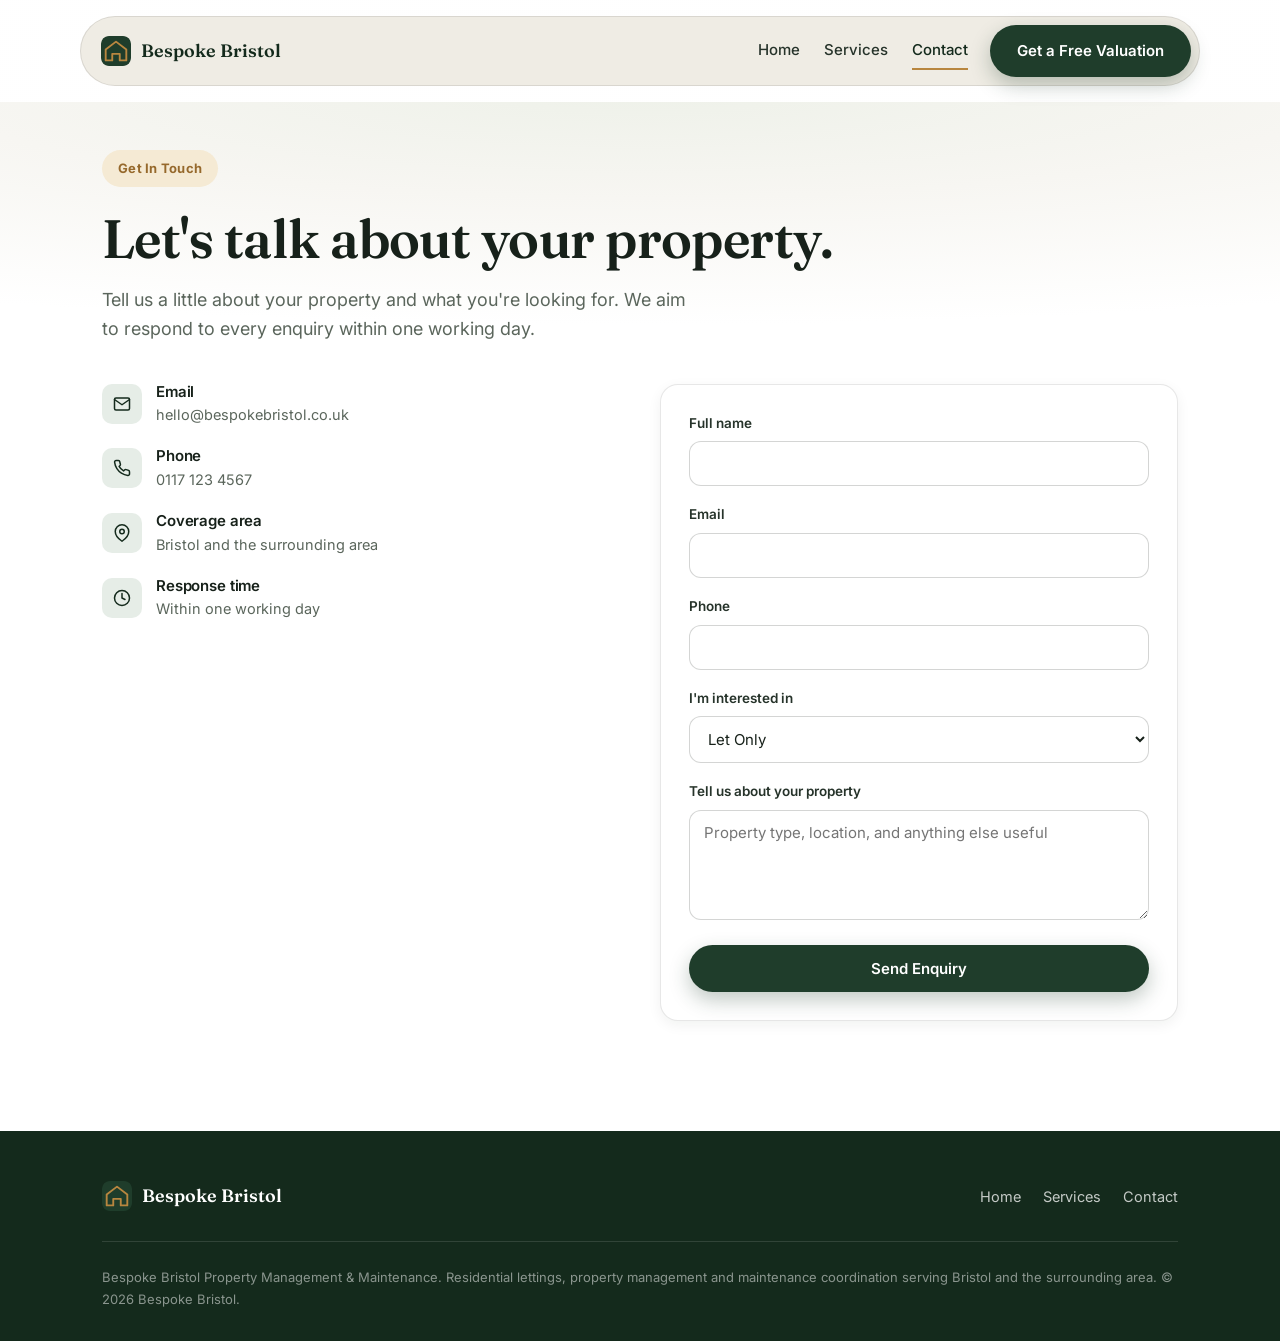
==== contact.html @ 825b0b59 "Initial site: home, services, and contact pages Static HTML/CSS/JS site for Bespoke Bristol Property" ====
<!DOCTYPE html>
<html lang="en">
<head>
  <meta charset="UTF-8" />
  <meta name="viewport" content="width=device-width, initial-scale=1.0" />
  <title>Contact &amp; Free Valuation — Bespoke Bristol Property Management &amp; Maintenance</title>
  <meta name="description" content="Get in touch with Bespoke Bristol Property Management & Maintenance for a free rental valuation or to ask about our services." />
  <link rel="icon" type="image/svg+xml" href="assets/favicon.svg" />
  <link rel="stylesheet" href="assets/styles.css" />
</head>
<body>

  <header class="site-header">
    <div class="container header-inner">
      <a class="brand" href="index.html">
        <img src="assets/favicon.svg" class="brand-mark" alt="Bespoke Bristol logo" />
        <span class="brand-name">Bespoke Bristol</span>
      </a>
      <button class="nav-toggle" aria-label="Toggle navigation" aria-expanded="false">
        <span></span><span></span><span></span>
      </button>
      <nav class="nav">
        <div class="nav-links">
          <a href="index.html">Home</a>
          <a href="services.html">Services</a>
          <a href="contact.html" class="active">Contact</a>
        </div>
        <a href="contact.html" class="btn btn-primary">Get a Free Valuation</a>
      </nav>
    </div>
  </header>

  <main>
    <section class="hero" style="padding-bottom:20px;">
      <div class="container">
        <span class="pill">Get In Touch</span>
        <h1>Let's talk about your property.</h1>
        <p class="sub">Tell us a little about your property and what you're looking for. We aim to respond to every enquiry within one working day.</p>
      </div>
    </section>

    <section class="section" style="padding-top:20px;">
      <div class="container contact-grid">
        <div class="contact-info">
          <div class="contact-row">
            <span class="icon">
              <svg width="18" height="18" viewBox="0 0 24 24" fill="none" stroke="currentColor" stroke-width="2" stroke-linecap="round" stroke-linejoin="round"><rect x="2" y="4" width="20" height="16" rx="2"/><path d="M22 6l-10 7L2 6"/></svg>
            </span>
            <div>
              <h3>Email</h3>
              <p>hello@bespokebristol.co.uk</p>
            </div>
          </div>
          <div class="contact-row">
            <span class="icon">
              <svg width="18" height="18" viewBox="0 0 24 24" fill="none" stroke="currentColor" stroke-width="2" stroke-linecap="round" stroke-linejoin="round"><path d="M22 16.92v3a2 2 0 01-2.18 2 19.79 19.79 0 01-8.63-3.07 19.5 19.5 0 01-6-6 19.79 19.79 0 01-3.07-8.67A2 2 0 014.11 2h3a2 2 0 012 1.72c.127.96.361 1.903.7 2.81a2 2 0 01-.45 2.11L8.09 9.91a16 16 0 006 6l1.27-1.27a2 2 0 012.11-.45c.907.339 1.85.573 2.81.7A2 2 0 0122 16.92z"/></svg>
            </span>
            <div>
              <h3>Phone</h3>
              <p>0117 123 4567</p>
            </div>
          </div>
          <div class="contact-row">
            <span class="icon">
              <svg width="18" height="18" viewBox="0 0 24 24" fill="none" stroke="currentColor" stroke-width="2" stroke-linecap="round" stroke-linejoin="round"><path d="M21 10c0 7-9 13-9 13s-9-6-9-13a9 9 0 0118 0z"/><circle cx="12" cy="10" r="3"/></svg>
            </span>
            <div>
              <h3>Coverage area</h3>
              <p>Bristol and the surrounding area</p>
            </div>
          </div>
          <div class="contact-row">
            <span class="icon">
              <svg width="18" height="18" viewBox="0 0 24 24" fill="none" stroke="currentColor" stroke-width="2" stroke-linecap="round" stroke-linejoin="round"><circle cx="12" cy="12" r="10"/><path d="M12 6v6l4 2"/></svg>
            </span>
            <div>
              <h3>Response time</h3>
              <p>Within one working day</p>
            </div>
          </div>
        </div>

        <div class="card card-pad">
          <form class="contact-form">
            <div class="form-field">
              <label for="name">Full name</label>
              <input type="text" id="name" name="name" required />
            </div>
            <div class="form-field">
              <label for="email">Email</label>
              <input type="email" id="email" name="email" required />
            </div>
            <div class="form-field">
              <label for="phone">Phone</label>
              <input type="tel" id="phone" name="phone" />
            </div>
            <div class="form-field">
              <label for="service">I'm interested in</label>
              <select id="service" name="service">
                <option>Let Only</option>
                <option>Rent Collection</option>
                <option>Full Management</option>
                <option>Not sure — advise me</option>
              </select>
            </div>
            <div class="form-field">
              <label for="message">Tell us about your property</label>
              <textarea id="message" name="message" placeholder="Property type, location, and anything else useful"></textarea>
            </div>
            <button type="submit" class="btn btn-primary btn-block">Send Enquiry</button>
            <p class="form-status muted" style="display:none; margin-top:14px; font-size:14px;"></p>
          </form>
        </div>
      </div>
    </section>
  </main>

  <footer class="site-footer">
    <div class="container">
      <div class="footer-top">
        <a class="brand" href="index.html">
          <img src="assets/favicon.svg" class="brand-mark" alt="Bespoke Bristol logo" />
          <span class="brand-name">Bespoke Bristol</span>
        </a>
        <nav class="footer-nav">
          <a href="index.html">Home</a>
          <a href="services.html">Services</a>
          <a href="contact.html">Contact</a>
        </nav>
      </div>
      <p class="footer-disclaimer">
        Bespoke Bristol Property Management &amp; Maintenance. Residential lettings, property management and maintenance coordination serving Bristol and the surrounding area. &copy; 2026 Bespoke Bristol.
      </p>
    </div>
  </footer>

  <script src="assets/app.js"></script>
</body>
</html>
---- assets/styles.css ----
/* Bespoke Bristol Property Management & Maintenance — shared design system */
@import url('https://fonts.googleapis.com/css2?family=Fraunces:wght@500;600;700&family=Inter:wght@400;500;600;700;800&display=swap');

:root {
  --white: #ffffff;
  --page: #f7f6f2;
  --mist: #efece4;
  --line: rgba(20, 26, 20, 0.10);
  --line-strong: rgba(20, 26, 20, 0.18);

  --ink: #17211a;
  --charcoal: #26332a;
  --slate: #5b665c;
  --mid-grey: #8b9488;

  --green: #1f3d2b;
  --green-dark: #142a1c;
  --green-soft: #e6ede7;
  --gold: #b8863f;
  --gold-dark: #96692c;
  --gold-soft: #f5ead4;

  --hero-bg: radial-gradient(120% 90% at 50% -5%, #eef1e9 0%, #f7f6f2 46%, #ffffff 100%);

  --radius-sm: 12px;
  --radius: 18px;
  --radius-lg: 24px;
  --pill: 100px;
  --maxw: 1120px;
  --shadow-sm: 0 4px 14px rgba(20, 30, 20, 0.06);
  --shadow: 0 14px 38px rgba(20, 30, 20, 0.10);
  --shadow-lg: 0 30px 70px rgba(20, 30, 20, 0.18);

  --font: "Inter", -apple-system, BlinkMacSystemFont, "Segoe UI", Roboto, Helvetica, Arial, sans-serif;
  --font-display: "Fraunces", Georgia, "Times New Roman", serif;
}

* { box-sizing: border-box; }
html { scroll-behavior: smooth; }

body {
  margin: 0;
  font-family: var(--font);
  color: var(--ink);
  background: var(--white);
  line-height: 1.6;
  -webkit-font-smoothing: antialiased;
  text-rendering: optimizeLegibility;
}

a { color: inherit; text-decoration: none; }

h1, h2, h3 { font-family: var(--font-display); font-weight: 600; letter-spacing: -0.01em; line-height: 1.1; margin: 0; }
h1 { font-size: clamp(32px, 5vw, 54px); }
h2 { font-size: clamp(24px, 3.4vw, 36px); }
h3 { font-size: 19px; }
p { margin: 0; }

.container { width: 100%; max-width: var(--maxw); margin: 0 auto; padding: 0 22px; }

.muted { color: var(--mid-grey); }
.eyebrow {
  display: inline-block;
  font-size: 13px;
  font-weight: 700;
  letter-spacing: 0.08em;
  text-transform: uppercase;
  color: var(--gold-dark);
}

/* ---------- Buttons ---------- */
.btn {
  display: inline-flex;
  align-items: center;
  gap: 8px;
  font-size: 15px;
  font-weight: 600;
  padding: 13px 26px;
  border-radius: var(--pill);
  border: 1.5px solid transparent;
  cursor: pointer;
  transition: transform 0.12s ease, background 0.18s ease, border-color 0.18s ease, box-shadow 0.18s ease;
  white-space: nowrap;
  font-family: var(--font);
}
.btn:active { transform: translateY(1px); }

.btn-primary { background: var(--green); color: #fff; box-shadow: 0 8px 20px rgba(31, 61, 43, 0.28); }
.btn-primary:hover { background: var(--green-dark); }

.btn-gold { background: var(--gold); color: #fff; box-shadow: 0 8px 20px rgba(184, 134, 63, 0.30); }
.btn-gold:hover { background: var(--gold-dark); }

.btn-ghost { background: var(--white); color: var(--ink); border-color: var(--line-strong); }
.btn-ghost:hover { background: var(--page); border-color: var(--slate); }

.btn-lg { padding: 16px 34px; font-size: 16px; }
.btn-block { width: 100%; justify-content: center; }

/* ---------- Header ---------- */
.site-header {
  position: sticky;
  top: 0;
  z-index: 50;
  padding: 16px 0;
  background: linear-gradient(var(--white), rgba(255,255,255,0));
}
.header-inner {
  position: relative;
  display: flex;
  align-items: center;
  justify-content: space-between;
  gap: 16px;
  background: var(--mist);
  border: 1px solid var(--line);
  border-radius: var(--pill);
  padding: 8px 8px 8px 20px;
}
.brand { display: flex; align-items: center; gap: 10px; font-family: var(--font-display); font-weight: 600; font-size: 18px; color: var(--green-dark); }
.brand-mark { width: 30px; height: 30px; border-radius: 8px; display: block; }
.brand-name { white-space: nowrap; }

.nav { display: flex; align-items: center; gap: 22px; }
.nav-links { display: flex; align-items: center; gap: 24px; }
.nav-links a { font-size: 15px; font-weight: 500; color: var(--charcoal); padding: 6px 0; border-bottom: 2px solid transparent; }
.nav-links a:hover, .nav-links a.active { color: var(--green-dark); border-bottom-color: var(--gold); }

.nav-toggle { display: none; background: none; border: none; cursor: pointer; padding: 10px; }
.nav-toggle span { display: block; width: 20px; height: 2px; background: var(--ink); margin: 4px 0; border-radius: 2px; }

@media (max-width: 860px) {
  .nav-toggle { display: block; }
  .nav {
    position: absolute;
    top: calc(100% + 10px);
    left: 0; right: 0;
    background: var(--white);
    border: 1px solid var(--line);
    border-radius: var(--radius);
    box-shadow: var(--shadow);
    padding: 18px;
    flex-direction: column;
    align-items: stretch;
    gap: 14px;
    display: none;
  }
  .nav.open { display: flex; }
  .nav-links { flex-direction: column; align-items: flex-start; gap: 12px; }
}

/* ---------- Hero ---------- */
.hero { padding: 48px 0 70px; background: var(--hero-bg); }
.pill {
  display: inline-flex; align-items: center; gap: 8px;
  background: var(--gold-soft); color: var(--gold-dark);
  font-size: 13px; font-weight: 700; letter-spacing: 0.02em;
  padding: 8px 16px; border-radius: var(--pill); margin-bottom: 22px;
}
.hero h1 { max-width: 780px; }
.hero .sub { max-width: 600px; font-size: 18px; color: var(--slate); margin-top: 18px; }
.hero-actions { display: flex; flex-wrap: wrap; gap: 14px; margin-top: 30px; }

/* ---------- Sections ---------- */
.section { padding: 70px 0; }
.section-alt { background: var(--page); }
.section-head { max-width: 640px; margin-bottom: 40px; }
.section-head h2 { margin-top: 10px; }
.section-head p { margin-top: 14px; font-size: 16px; color: var(--slate); }
.section-head.center { margin-left: auto; margin-right: auto; text-align: center; }

.grid { display: grid; gap: 22px; }
.grid-2 { grid-template-columns: repeat(2, 1fr); }
.grid-3 { grid-template-columns: repeat(3, 1fr); }
.grid-4 { grid-template-columns: repeat(4, 1fr); }
@media (max-width: 900px) { .grid-3, .grid-4 { grid-template-columns: repeat(2, 1fr); } }
@media (max-width: 620px) { .grid-2, .grid-3, .grid-4 { grid-template-columns: 1fr; } }

.card {
  background: var(--white);
  border: 1px solid var(--line);
  border-radius: var(--radius);
  box-shadow: var(--shadow-sm);
}
.card-pad { padding: 28px; }

.step-n {
  display: inline-flex; align-items: center; justify-content: center;
  width: 34px; height: 34px; border-radius: 50%;
  background: var(--green-soft); color: var(--green-dark);
  font-family: var(--font-display); font-weight: 600; font-size: 15px;
  margin-bottom: 16px;
}

/* ---------- Tier / service cards ---------- */
.tier-card {
  background: var(--white);
  border: 1px solid var(--line);
  border-radius: var(--radius-lg);
  padding: 32px 28px;
  display: flex;
  flex-direction: column;
  box-shadow: var(--shadow-sm);
  position: relative;
}
.tier-card.featured { border-color: var(--gold); box-shadow: var(--shadow); }
.tier-badge {
  position: absolute; top: -13px; left: 28px;
  background: var(--gold); color: #fff;
  font-size: 12px; font-weight: 700; letter-spacing: 0.04em;
  padding: 5px 14px; border-radius: var(--pill);
}
.tier-name { font-family: var(--font-display); font-size: 22px; font-weight: 600; color: var(--green-dark); }
.tier-desc { margin-top: 8px; font-size: 15px; color: var(--slate); }
.tier-list { list-style: none; margin: 22px 0 26px; padding: 0; display: flex; flex-direction: column; gap: 12px; }
.tier-list li { display: flex; gap: 10px; font-size: 14.5px; color: var(--charcoal); }
.tier-list li svg { flex-shrink: 0; margin-top: 2px; color: var(--green); }

/* ---------- Trust strip ---------- */
.trust-strip {
  display: flex; flex-wrap: wrap; gap: 14px;
  justify-content: center;
}
.trust-chip {
  background: var(--white); border: 1px solid var(--line);
  border-radius: var(--pill); padding: 10px 18px;
  font-size: 14px; font-weight: 600; color: var(--charcoal);
  display: flex; align-items: center; gap: 8px;
}
.trust-chip svg { color: var(--gold-dark); }

/* ---------- CTA band ---------- */
.cta-band {
  background: var(--green-dark);
  border-radius: var(--radius-lg);
  padding: 56px 40px;
  text-align: center;
  color: #fff;
}
.cta-band h2 { color: #fff; }
.cta-band p { color: rgba(255,255,255,0.75); margin-top: 12px; max-width: 520px; margin-left: auto; margin-right: auto; }
.cta-band .hero-actions { justify-content: center; margin-top: 28px; }

/* ---------- Contact ---------- */
.contact-grid { display: grid; grid-template-columns: 1fr 1fr; gap: 40px; align-items: start; }
@media (max-width: 800px) { .contact-grid { grid-template-columns: 1fr; } }
.contact-info { display: flex; flex-direction: column; gap: 22px; }
.contact-row { display: flex; gap: 14px; align-items: flex-start; }
.contact-row .icon {
  width: 40px; height: 40px; border-radius: 10px;
  background: var(--green-soft); color: var(--green-dark);
  display: flex; align-items: center; justify-content: center; flex-shrink: 0;
}
.contact-row h3 { font-size: 15px; font-family: var(--font); font-weight: 600; }
.contact-row p { font-size: 14.5px; color: var(--slate); margin-top: 3px; }

.form-field { margin-bottom: 18px; }
.form-field label { display: block; font-size: 13.5px; font-weight: 600; color: var(--charcoal); margin-bottom: 7px; }
.form-field input, .form-field select, .form-field textarea {
  width: 100%; padding: 12px 14px; font-size: 15px; font-family: var(--font);
  border: 1.5px solid var(--line-strong); border-radius: var(--radius-sm);
  background: var(--white); color: var(--ink);
}
.form-field input:focus, .form-field select:focus, .form-field textarea:focus {
  outline: none; border-color: var(--gold);
}
.form-field textarea { resize: vertical; min-height: 110px; }

/* ---------- Table (fees) ---------- */
.fee-table { width: 100%; border-collapse: collapse; font-size: 14.5px; }
.fee-table th, .fee-table td { text-align: left; padding: 14px 16px; border-bottom: 1px solid var(--line); }
.fee-table th { font-size: 12px; letter-spacing: 0.06em; text-transform: uppercase; color: var(--mid-grey); font-weight: 700; }
.fee-table td:first-child { font-weight: 600; color: var(--charcoal); }

/* ---------- Footer ---------- */
.site-footer { background: var(--green-dark); color: rgba(255,255,255,0.7); padding: 50px 0 30px; margin-top: 40px; }
.footer-top { display: flex; flex-wrap: wrap; justify-content: space-between; align-items: center; gap: 20px; padding-bottom: 30px; border-bottom: 1px solid rgba(255,255,255,0.12); }
.site-footer .brand { color: #fff; }
.footer-nav { display: flex; flex-wrap: wrap; gap: 22px; }
.footer-nav a { font-size: 14.5px; color: rgba(255,255,255,0.75); }
.footer-nav a:hover { color: #fff; }
.footer-disclaimer { font-size: 13px; line-height: 1.7; margin-top: 24px; color: rgba(255,255,255,0.5); }
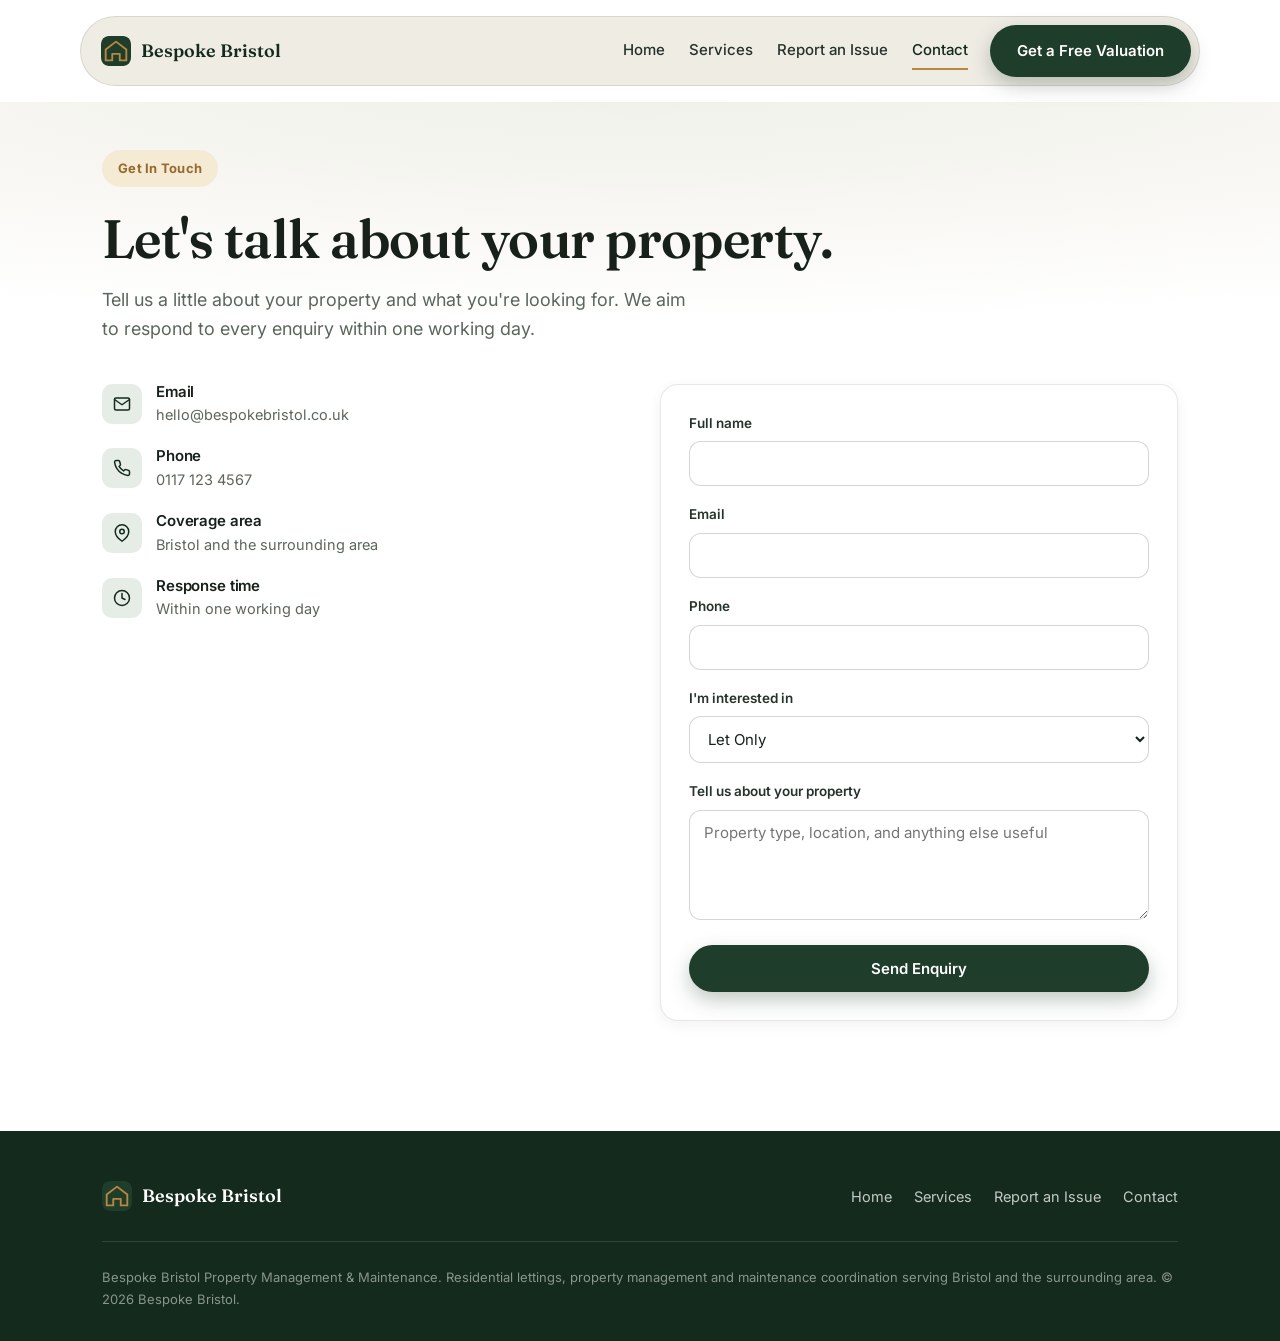
==== commit 3f04c19d: "Add tenant "Report an Issue" page New page for tenants to report maintenance faults, with urgency tr" ====
--- a/contact.html
+++ b/contact.html
@@ -23,6 +23,7 @@
         <div class="nav-links">
           <a href="index.html">Home</a>
           <a href="services.html">Services</a>
+          <a href="report-issue.html">Report an Issue</a>
           <a href="contact.html" class="active">Contact</a>
         </div>
         <a href="contact.html" class="btn btn-primary">Get a Free Valuation</a>
@@ -81,7 +82,7 @@
         </div>
 
         <div class="card card-pad">
-          <form class="contact-form">
+          <form class="contact-form" data-ajax-form data-success-message="Thanks — your enquiry has been noted. We aim to respond within one working day.">
             <div class="form-field">
               <label for="name">Full name</label>
               <input type="text" id="name" name="name" required />
@@ -125,6 +126,7 @@
         <nav class="footer-nav">
           <a href="index.html">Home</a>
           <a href="services.html">Services</a>
+          <a href="report-issue.html">Report an Issue</a>
           <a href="contact.html">Contact</a>
         </nav>
       </div>
--- a/assets/styles.css
+++ b/assets/styles.css
@@ -215,6 +215,47 @@
 .tier-list li { display: flex; gap: 10px; font-size: 14.5px; color: var(--charcoal); }
 .tier-list li svg { flex-shrink: 0; margin-top: 2px; color: var(--green); }
 
+/* ---------- Alert banner (emergency callout) ---------- */
+.alert-banner {
+  display: flex;
+  gap: 16px;
+  align-items: flex-start;
+  background: #fdeceb;
+  border: 1px solid #f0bab1;
+  color: #7a2a20;
+  border-radius: var(--radius);
+  padding: 20px 24px;
+}
+.alert-banner .icon {
+  width: 38px; height: 38px; border-radius: 50%;
+  background: #f7d3cd; color: #b5382a;
+  display: flex; align-items: center; justify-content: center; flex-shrink: 0;
+}
+.alert-banner h3 { font-family: var(--font); font-size: 16px; font-weight: 700; color: #7a2a20; }
+.alert-banner p { margin-top: 6px; font-size: 14.5px; color: #8a3c30; }
+.alert-banner a { font-weight: 700; text-decoration: underline; }
+
+/* ---------- Urgency cards ---------- */
+.urgency-card {
+  border-radius: var(--radius);
+  padding: 26px 24px;
+  border: 1.5px solid var(--line);
+  background: var(--white);
+}
+.urgency-card.emergency { border-color: #e8a79c; background: #fdf3f1; }
+.urgency-card.urgent { border-color: var(--gold); background: var(--gold-soft); }
+.urgency-card.routine { border-color: var(--line-strong); background: var(--green-soft); }
+.urgency-tag {
+  display: inline-block; font-size: 12px; font-weight: 700; letter-spacing: 0.04em;
+  text-transform: uppercase; padding: 4px 12px; border-radius: var(--pill); margin-bottom: 14px;
+}
+.urgency-card.emergency .urgency-tag { background: #b5382a; color: #fff; }
+.urgency-card.urgent .urgency-tag { background: var(--gold); color: #fff; }
+.urgency-card.routine .urgency-tag { background: var(--green); color: #fff; }
+.urgency-card h3 { font-size: 17px; }
+.urgency-card p { margin-top: 10px; font-size: 14px; color: var(--charcoal); }
+.urgency-card .examples { margin-top: 12px; font-size: 13px; color: var(--slate); }
+
 /* ---------- Trust strip ---------- */
 .trust-strip {
   display: flex; flex-wrap: wrap; gap: 14px;
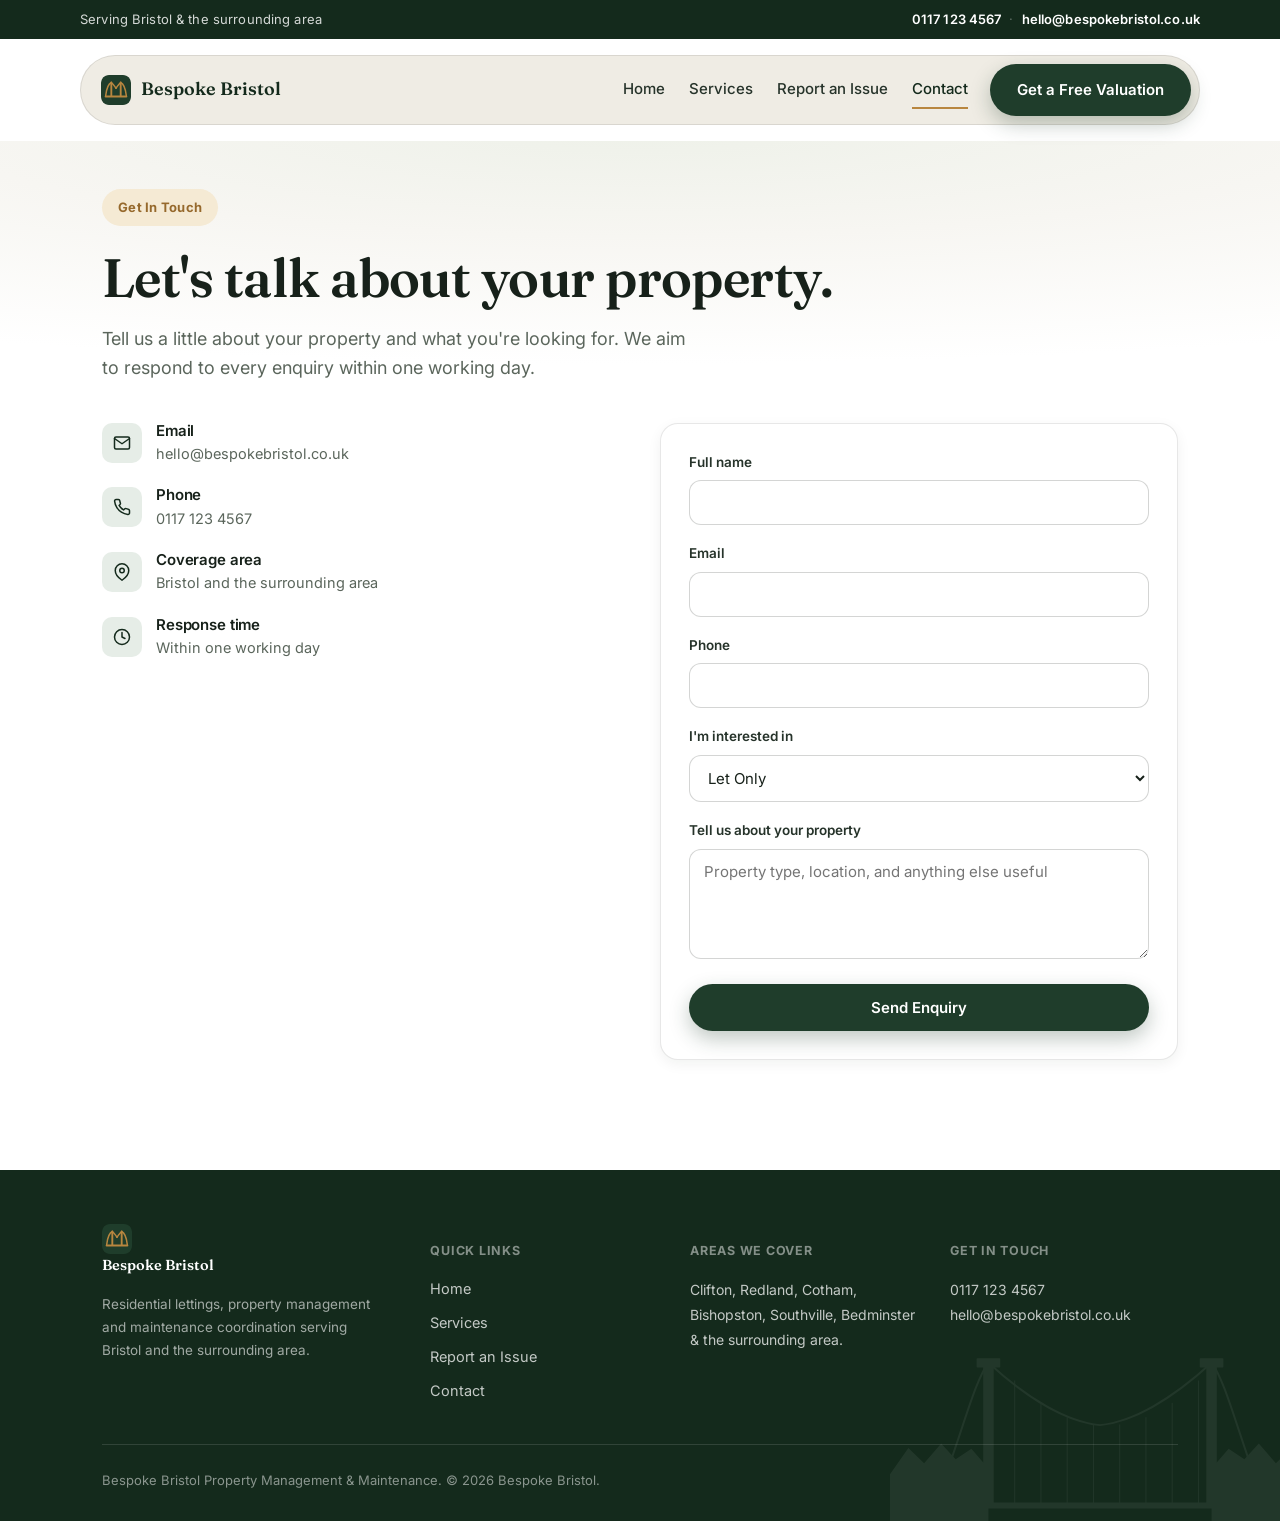
==== commit e926d599: "Redesign for a more professional, Bristol-specific brand Adds a Clifton Suspension Bridge illustrati" ====
--- a/contact.html
+++ b/contact.html
@@ -9,6 +9,13 @@
   <link rel="stylesheet" href="assets/styles.css" />
 </head>
 <body>
+
+  <div class="topbar">
+    <div class="container topbar-inner">
+      <span class="topbar-area">Serving Bristol &amp; the surrounding area</span>
+      <span class="topbar-contact"><a href="tel:01171234567">0117 123 4567</a><span class="sep">·</span><a href="mailto:hello@bespokebristol.co.uk">hello@bespokebristol.co.uk</a></span>
+    </div>
+  </div>
 
   <header class="site-header">
     <div class="container header-inner">
@@ -117,21 +124,55 @@
   </main>
 
   <footer class="site-footer">
+    <div class="footer-watermark" aria-hidden="true">
+      <svg viewBox="0 0 640 360" xmlns="http://www.w3.org/2000/svg">
+        <path d="M0,360 L0,255 L28,215 L52,238 L78,208 L100,232 L124,216 L150,246 L150,360 Z" fill="currentColor"/>
+        <path d="M640,360 L640,255 L612,215 L588,238 L562,208 L540,232 L516,216 L490,246 L490,360 Z" fill="currentColor"/>
+        <path d="M80,270 C110,190 130,110 150,85 C210,140 270,175 320,180 C370,175 430,140 490,85 C510,110 530,190 560,270" fill="none" stroke="currentColor" stroke-width="3"/>
+        <g stroke="currentColor" stroke-width="1.4">
+          <line x1="190" y1="112" x2="190" y2="300"/>
+          <line x1="230" y1="146" x2="230" y2="300"/>
+          <line x1="270" y1="168" x2="270" y2="300"/>
+          <line x1="310" y1="179" x2="310" y2="300"/>
+          <line x1="350" y1="179" x2="350" y2="300"/>
+          <line x1="390" y1="168" x2="390" y2="300"/>
+          <line x1="430" y1="146" x2="430" y2="300"/>
+          <line x1="470" y1="112" x2="470" y2="300"/>
+        </g>
+        <rect x="80" y="298" width="480" height="9" rx="2" fill="currentColor"/>
+        <rect x="142" y="90" width="16" height="210" fill="currentColor"/>
+        <rect x="132" y="78" width="36" height="14" rx="1" fill="currentColor"/>
+        <rect x="482" y="90" width="16" height="210" fill="currentColor"/>
+        <rect x="472" y="78" width="36" height="14" rx="1" fill="currentColor"/>
+      </svg>
+    </div>
     <div class="container">
-      <div class="footer-top">
-        <a class="brand" href="index.html">
-          <img src="assets/favicon.svg" class="brand-mark" alt="Bespoke Bristol logo" />
-          <span class="brand-name">Bespoke Bristol</span>
-        </a>
-        <nav class="footer-nav">
+      <div class="footer-grid">
+        <div class="footer-col footer-brand">
+          <a class="brand" href="index.html">
+            <img src="assets/favicon.svg" class="brand-mark" alt="Bespoke Bristol logo" />
+            <span class="brand-name">Bespoke Bristol</span>
+          </a>
+          <p>Residential lettings, property management and maintenance coordination serving Bristol and the surrounding area.</p>
+        </div>
+        <div class="footer-col">
+          <h4>Quick Links</h4>
           <a href="index.html">Home</a>
           <a href="services.html">Services</a>
           <a href="report-issue.html">Report an Issue</a>
           <a href="contact.html">Contact</a>
-        </nav>
+        </div>
+        <div class="footer-col">
+          <h4>Areas We Cover</h4>
+          <p>Clifton, Redland, Cotham, Bishopston, Southville, Bedminster &amp; the surrounding area.</p>
+        </div>
+        <div class="footer-col">
+          <h4>Get In Touch</h4>
+          <p>0117 123 4567<br />hello@bespokebristol.co.uk</p>
+        </div>
       </div>
       <p class="footer-disclaimer">
-        Bespoke Bristol Property Management &amp; Maintenance. Residential lettings, property management and maintenance coordination serving Bristol and the surrounding area. &copy; 2026 Bespoke Bristol.
+        Bespoke Bristol Property Management &amp; Maintenance. &copy; 2026 Bespoke Bristol.
       </p>
     </div>
   </footer>
--- a/assets/styles.css
+++ b/assets/styles.css
@@ -96,6 +96,21 @@
 
 .btn-lg { padding: 16px 34px; font-size: 16px; }
 .btn-block { width: 100%; justify-content: center; }
+
+/* ---------- Top utility bar ---------- */
+.topbar { background: var(--green-dark); color: rgba(255,255,255,0.82); font-size: 13px; }
+.topbar-inner {
+  display: flex; align-items: center; justify-content: space-between;
+  gap: 12px; padding: 9px 0; flex-wrap: wrap;
+}
+.topbar-inner span { letter-spacing: 0.01em; }
+.topbar-contact a { color: #fff; font-weight: 600; }
+.topbar-contact a:hover { text-decoration: underline; }
+.topbar-contact .sep { margin: 0 8px; opacity: 0.4; }
+@media (max-width: 640px) {
+  .topbar-inner { justify-content: center; text-align: center; }
+  .topbar-area { display: none; }
+}
 
 /* ---------- Header ---------- */
 .site-header {
@@ -160,6 +175,32 @@
 .hero .sub { max-width: 600px; font-size: 18px; color: var(--slate); margin-top: 18px; }
 .hero-actions { display: flex; flex-wrap: wrap; gap: 14px; margin-top: 30px; }
 
+.hero-grid { display: grid; grid-template-columns: 1.15fr 0.85fr; gap: 54px; align-items: center; }
+@media (max-width: 960px) { .hero-grid { grid-template-columns: 1fr; } }
+
+/* ---------- Bridge showcase (hero illustration) ---------- */
+.bridge-showcase {
+  position: relative;
+  border-radius: var(--radius-lg);
+  background: linear-gradient(180deg, #e9f0eb 0%, #f7f6f2 75%);
+  border: 1px solid var(--line);
+  box-shadow: var(--shadow);
+  padding: 22px 22px 18px;
+}
+.bridge-showcase svg { width: 100%; height: auto; display: block; color: var(--gold-dark); }
+.bridge-caption {
+  margin-top: 14px; text-align: center; font-size: 12.5px; font-weight: 700;
+  letter-spacing: 0.05em; text-transform: uppercase; color: var(--slate);
+}
+
+/* ---------- Areas covered ---------- */
+.area-list { display: flex; flex-wrap: wrap; gap: 10px; margin-top: 24px; }
+.area-chip {
+  background: var(--white); border: 1px solid var(--line-strong);
+  padding: 8px 16px; border-radius: var(--pill);
+  font-size: 13.5px; font-weight: 600; color: var(--charcoal);
+}
+
 /* ---------- Sections ---------- */
 .section { padding: 70px 0; }
 .section-alt { background: var(--page); }
@@ -313,10 +354,18 @@
 .fee-table td:first-child { font-weight: 600; color: var(--charcoal); }
 
 /* ---------- Footer ---------- */
-.site-footer { background: var(--green-dark); color: rgba(255,255,255,0.7); padding: 50px 0 30px; margin-top: 40px; }
-.footer-top { display: flex; flex-wrap: wrap; justify-content: space-between; align-items: center; gap: 20px; padding-bottom: 30px; border-bottom: 1px solid rgba(255,255,255,0.12); }
+.site-footer { position: relative; overflow: hidden; background: var(--green-dark); color: rgba(255,255,255,0.7); padding: 54px 0 30px; margin-top: 40px; }
 .site-footer .brand { color: #fff; }
-.footer-nav { display: flex; flex-wrap: wrap; gap: 22px; }
-.footer-nav a { font-size: 14.5px; color: rgba(255,255,255,0.75); }
-.footer-nav a:hover { color: #fff; }
-.footer-disclaimer { font-size: 13px; line-height: 1.7; margin-top: 24px; color: rgba(255,255,255,0.5); }
+.footer-watermark { position: absolute; right: -30px; bottom: -30px; width: 420px; max-width: 55vw; color: #fff; opacity: 0.06; pointer-events: none; }
+
+.footer-grid { position: relative; z-index: 1; display: grid; grid-template-columns: 1.3fr 1fr 1fr 1fr; gap: 32px; padding-bottom: 30px; border-bottom: 1px solid rgba(255,255,255,0.12); }
+.footer-col h4 { font-family: var(--font); font-size: 12.5px; font-weight: 700; text-transform: uppercase; letter-spacing: 0.06em; color: rgba(255,255,255,0.48); margin-bottom: 16px; }
+.footer-col a { display: block; font-size: 14.5px; color: rgba(255,255,255,0.75); margin-bottom: 11px; }
+.footer-col a:hover { color: #fff; }
+.footer-col p { font-size: 14px; color: rgba(255,255,255,0.75); line-height: 1.8; }
+.footer-brand p { margin-top: 16px; font-size: 13.5px; color: rgba(255,255,255,0.6); max-width: 280px; line-height: 1.7; }
+
+.footer-disclaimer { position: relative; z-index: 1; font-size: 13px; line-height: 1.7; margin-top: 24px; color: rgba(255,255,255,0.5); }
+
+@media (max-width: 820px) { .footer-grid { grid-template-columns: 1fr 1fr; } }
+@media (max-width: 520px) { .footer-grid { grid-template-columns: 1fr; } }
